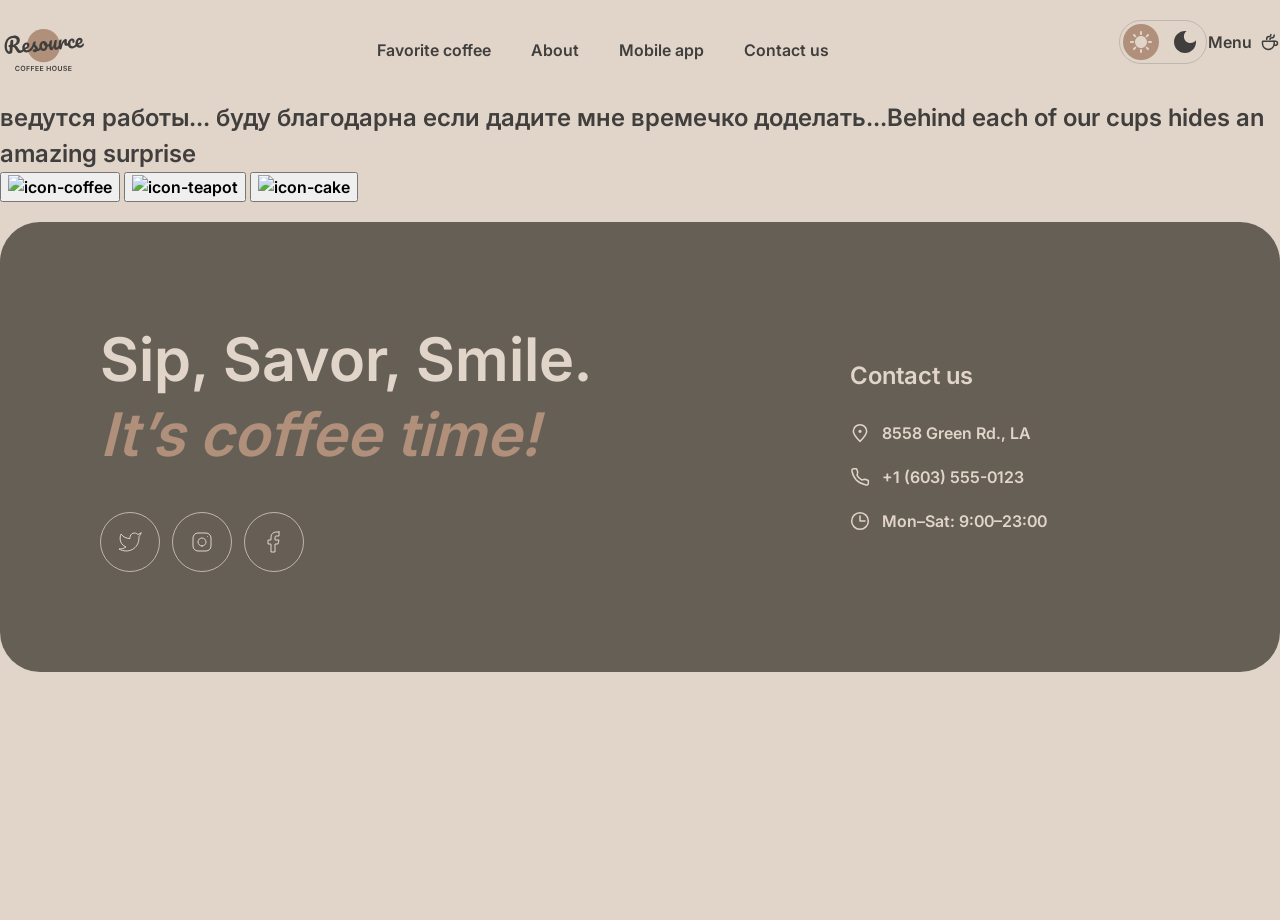
==== catalog.html @ e70cbd07 "feat: add menu" ====
<!DOCTYPE html>
<html lang="en">
<head>
    <meta charset="UTF-8">
    <meta name="viewport" content="width=device-width, initial-scale=1.0">
    <link rel="stylesheet" href="./styles.css">
    <link rel="icon" href="./assets/icons/favicon.png" type="image/png">
    <script src="./script.js" defer></script>
    <title>Coffee shop</title>
</head>
<body>
    <header class="header container">
        <a class="header-logo" href="index.html">
            <img class="header-logo-image" src="./assets/logo/logo.svg" alt="Coffee shop" width='100' height='60' >
        </a>
        <nav class="header-menu">
            <ul class="header-menu-list">
                <li class="header-menu-item">
                    <a class="header-menu-link" href="#Favorite-coffee">Favorite coffee</a>
                </li>
                <li class="header-menu-item">
                    <a class="header-menu-link" href="#About">About</a>
                </li>
                <li class="header-menu-item">
                    <a class="header-menu-link" href="#Mobile-app">Mobile app</a>
                </li>
                <li class="header-menu-item">
                    <a class="header-menu-link" href="#Contact-us">Contact us</a>
                </li>
            </ul>
        </nav>
        <div class="header-actions">
            <button class="theme-toggle" id="themeToggle">
                <span class="theme-toggle-track">
                    <span class="theme-toggle-thumb"></span>
                    <img class="theme-toggle-icon sun-icon" src="./assets/icons/Sun.svg" alt="Light theme">
                    <img class="theme-toggle-icon moon-icon" src="./assets/icons/Moon.svg" alt="Dark theme">
                </span>
            </button>
            <a class="header-menu-link-cup" href="/">
            Menu <img src="./assets/icons/coffeecup.svg" class="cup-of-coffee" alt=""> 
            </a>
        </div>
    </header>
    <main>
        <section class="catalog-navigation container">
            <h1 class="catalog-title">ведутся работы... буду благодарна если дадите мне времечко доделать...Behind each of our cups hides an amazing surprise</h1>
            <div catalog-navigation-link>
                <button class="catalog-button" type="button" aria-selected="true">
                    <span class=""> 
                        <img class="catalog-coffee-icon" href="/assets/icons/free-icon-coffee-5497803.png" alt="icon-coffee">
                    </span>
                </button>
                <button class="catalog-button" type="button" aria-selected="false">
                    <span class=""> 
                        <img class="catalog-tea" href="/assets/icons/free-icon-teapot-3877724.png" alt="icon-teapot">
                    </span>
                </button>
                <button class="catalog-button" type="button" aria-selected="false">
                    <span class=""> 
                        <img class="" href="/assets/icons/free-icon-cake-slice-2445557.png" alt="icon-cake">
                    </span>
                </button>
            </div>
        </section>
    </main>
    <footer>
        <section class="contact container" id="Contact-us">
            <div class="contact-content">
                <div class="contact-social">
                    <h2 class="contact-title">Sip, Savor, Smile.<span class="contact-title-accent">It’s coffee time!</span></h2>
                    <div class="contact-links">
                        <a class="contact-link" href="/">
                            <img src="./assets/icons/twitter.svg" alt="Twitter" class="contact-link-icon">
                        </a>
                        <a class="contact-link" href="/">
                            <img src="./assets/icons/instagram.svg" alt="Instagram" class="contact-link-icon">
                        </a>
                        <a class="contact-link" href="/">
                            <img src="./assets/icons/facebook.svg" alt="Facebook" class="contact-link-icon">
                        </a>
                    </div>
                </div>
                <div class="contact-information">
                    <h3 class="contact-information-title"> Contact us </h3>
                    <div class="contact-information-item">
                        <img src="./assets/icons/pin-alt.svg" alt="Address" class="contact-information-icon">
                        <p class="contact-information-description">8558 Green Rd., LA </p>
                    </div>
                    <div class="contact-information-item">
                        <img src="./assets/icons/phone.svg" alt="Number" class="contact-information-icon">
                        <p class="contact-information-description"> +1 (603) 555-0123 </p>
                    </div>
                    <div class="contact-information-item">
                        <img src="./assets/icons/clock.svg" alt="Working hours" class="contact-information-icon">
                        <p class="contact-information-description"> Mon–Sat: 9:00–23:00</p>
                    </div>
                </div>
            </div>
        </section>
    </footer>
</body>
</html>
---- styles.css ----
*,
*::before,
*::after {
	box-sizing: border-box;
}

:where(ul, ol):where([class]) {
	padding-left: 0;
}

body,
:where(blockquote, figure):where([class]) {
	margin: 0;
}

:where(
	h1,
	h2,
	h3,
	h4,
	h5,
	h6,
	p,
	ul,
	ol,
	dl
):where([class]) {
	margin-block: 0;
}

:where(dd[class]) {
	margin-left: 0;
}

:where(ul[class]) {
	list-style: none;
}

img {
	display: block;
	max-width: 100%;
}

input,
textarea,
select,
button {
	font: inherit;
}

html {
	height: 100%;
	scroll-behavior: smooth;
}

body {
	min-height: 100%;
	line-height: 1.5;
}

@media (prefers-reduced-motion: reduce) {
	* {
		animation-duration: 0.01ms !important;
		animation-iteration-count: 1 !important;
		transition-duration: 0.01ms !important;
		scroll-behavior: auto !important;
	}
}

@font-face {
    font-family: 'Inter';
    src: url('./assets/fonts/Inter18pt-SemiBold.woff2') format('woff2');
    font-weight: 600;
    font-style: normal;
    font-display: swap;
}
@font-face {
    font-family: 'Inter';
    src: url('./assets/fonts/Inter18pt-Regular.woff2') format('woff2');
    font-weight: 400;
    font-style: normal;
    font-display: swap;
}

:root {
    --color-text-primary: #403F3D;
    --color-text-inverse: #E1D4C9;
    --color-text-accent: #B0907A;

    --background-color-page: #E1D4C9;
    --background-color-container: #665F55;
    --background-color-overlay: #403F3D;

    --border-color-primary: #C1B6AD;
    --border-color-inverse: #665F55;

    --color-dark-text-primary: #E1D4C9;
    --color-dark-text-inverse: #E1D4C9;
    --color-dark-text-accent: #B0907A;

    --background-dark-color-page: #292826;
    --background-dark-color-container: #403F3D;
    --background-color-overlay: #292826;

    --border-color-dark-primary: #665F55;
    --border-color-dark-inverse: #C1B6AD;

    --border: 1px solid #665F55;
}

body {
	font-family: 'Inter' , 'san-serif';
	font-weight: 600;
	color: var(--color-text-primary);
	background-color: var(--background-color-page);
}

.container {
	width: 100%;
	max-width: 1440px;
	height: auto;
	margin: 20px auto;
}

/* header*/

.header {
	display: flex;
	justify-content: space-between;
}

.header-menu {
	width: 1032px;
	height: 60px;
}
.header-menu-list {
	display: flex;
	justify-content: center;
	align-items: center;
	column-gap: 40px;
	list-style: none;
	width: 1032px;
	height: 60px;
}

.header-menu-link {
	font-family: 'Inter' , 'sans-serif';
	font-weight: 600;
	font-size: 16px;
	color: var(--color-text-primary);
	text-decoration: none;
}

.header-actions {
	display: flex;
	justify-content: space-between;
	width: 184px;
	height: 44px;
}

.header-menu-link-cup {
	font-family: 'Inter' , 'sans-serif';
	font-weight: 600;
	font-size: 16px;
	text-decoration: none;
	color: var(--color-text-primary);
	width: 72px;
	height: 44px;
	display: flex;
	justify-content: space-between;
	align-items: center;
	gap: 2px;
}

.cup-of-coffee {
	width: 20px;
	height: 20px;
}

.theme-toggle {
	position: relative;
	width: 88px;
	height: 44px;
	padding: 4px;
	border: 1px solid var(--border-color-primary);
	border-radius: 100px;
	background-color: var(--background-color-page);
	cursor: pointer;
	overflow: hidden;
}

.theme-toggle-track {
	position: absolute;
	inset: 0;
}

.theme-toggle-thumb {
	position: absolute;
	top: 3px;
	left: 3px;
	width: 36px;
	height: 36px;
	border-radius: 50%;
	background-color: var(--color-dark-text-accent);
	transition: transform 0.3s ease;
}

.theme-toggle-icon {
	position: absolute;
	z-index: 2;
	width: 22px;
	height: 22px;
	object-fit: contain;
}

.sun-icon {
	top: 10px;
	left: 10px;
}

.moon-icon {
	top: 10px;
	right: 10px;

}

.theme-toggle.active .theme-toggle-thumb {
	transform: translateX(228px);
}

.hero {
	position: relative;
	max-width: 1440px;
	margin: 0 auto;
	height: 644px;
	margin-bottom: 100px;
	overflow: hidden;
}
.hero-image {
	display: block;
	width: 100%;
	height: 644px;
	border-radius: 40px;
	object-fit: cover;
}

.hero-content {
	position: absolute;
	width: 530px;
	height: 444px;
	top: 100px;
	left: 90px;

}

.hero-title {
	font-family: 'Inter' , 'sans-serif';
	color: var(--color-text-inverse);
	font-size: 72px;
	font-weight: 600;
	font-display: swap;
	font-style: normal;
	line-height: 105%;
}

.hero-title-accent {
	font-style: italic;
	color: var(--color-text-accent);
}

.hero-description {
	font-family: 'Inter' , 'sans-serif';
	color: var(--color-text-inverse);
	font-size: 16px;
	font-weight: 400;
	font-display: swap;
	font-style: normal;
	line-height: 150%;
	margin-top: 50px;
}

.hero-link {
	font-family: 'Inter' , 'sans-serif';
	color: var(--color-text-primary);
	font-size: 16px;
	font-weight: 600;
	line-height: 150%;
	font-display: swap;
	font-style: normal;
	text-decoration: none;
	background-color: var(--background-color-page);
	border-radius: 100px;
	padding: 20px 78px;
	width: 200px;
	height: 64px;
	display: inline-block;
	margin-top: 50px;
}

/* section 2 about*/

.about {
	display: flex;
	flex-direction: column;
	justify-content: flex-start;
	row-gap: 40px;
	width: 100%;
	min-height: 1325px;
	margin-bottom: 100px;

}

.about-description {
	font-family: 'Inter' , 'sans-serif';
	color: var(--color-text-primary);
	font-size: 60px;
	font-weight: 600;
	line-height: 125%;
	font-display: swap;
	font-style: normal;
}

.about-description-accent {
	color: var(--color-text-accent);
	font-style: italic;
}

.about-image {
    display: grid;
    grid-template-columns: 1fr 1fr;
    gap: 40px;
}

.about-column-1,
.about-column-2 {
    display: flex;
    flex-direction: column;
    gap: 40px;
}

.about-image-type-1,
.about-image-type-2 {
    display: block;
    width: 100%;
    object-fit: cover;
    border-radius: 20px;
}

.about-image-type-1 {
    height: 590px;
}

.about-image-type-2 {
    height: 430px;
}

/* section 2 favorite coffee */

.favorite-coffee {
	width: 100%;
	height: 799px;
	display: flex;
	flex-direction: column;
	justify-content: flex-start;
	align-items: center;
	row-gap: 40px;
	margin-bottom: 100px;
}

.favorite-coffee-tittle {
	font-family: 'Inter' , 'sans-serif';
	color: var(--color-text-primary);
	font-size: 60px;
	font-weight: 600;
	line-height: 125%;
	font-display: swap;
	font-style: normal;
}

.favorite-coffee-tittle-accent {
	color: var(--color-text-accent);
	font-style: italic;
}

.favorite-coffee-slider {
	display: flex;
	align-items: center;
	justify-content: center;
	max-width: 1360px;
	height: 799px;
}

.favorite-coffee-item {
	display: flex;
	flex-direction: column;
	justify-content: center;
	align-items: center;
	width: 480px;
	height: 640px;
}
.favorite-coffee-slider-1 {
	display: block;
	width: 480px;
	height: 480px;
	object-fit: contain;
}

.favorite-coffee-information {
	display: flex;
	flex-direction: column;
	align-items: center;
	justify-content: space-between;
	column-gap: 20px;
	width: 480px;
	height: 140px;

}

.favorite-coffee-title {
	font-family: 'Inter' , 'sans-serif';
	color: var(--color-text-primary);
	font-size: 24px;
	font-weight: 600;
	line-height: 125%;
	font-display: swap;
	font-style: normal;
	width: 480px;
	height: 30px;
	text-align: center;
}

.favorite-coffee-description {
	font-weight: 400;
	font-size: 16px;
	line-height: 150%;
	width: 480px;
	height: 48px;
	text-align: center;
}

.favorite-coffee-price {
	font-weight: 600;
	font-size: 24px;
	line-height: 125%;
}

/*section 4 application*/

.mobile-app {
	width: 100%;
	height: 630px;
	margin-bottom: 100px;
}

.mobile-app-content {
	display: flex;
	justify-content: space-between;
	align-items: center;
}

.mobile-app-content-links{
	width: 630px;
	height: 630px;
	display: flex;
	flex-direction: column;
	row-gap: 40px;
	justify-content: center;
}
.mobile-app-title{
	color: var(--color-text-primary);
	font-size: 60px;
	font-weight: 600px;
	line-height: 125%;
}

.mobile-app-title-accent{
	color: var(--color-text-accent);
	font-size: 60px;
	font-weight: 600px;
	line-height: 125%;
	font-style: italic
}

.mobile-app-description{
	color: var(--color-text-primary);
	font-size: 16px;
	font-weight: 400;
	line-height: 150%;
}
.mobile-app-screens {
	width: 630px;
	height: 630px;
}

.mobile-app-links {
	display: flex;
	align-items: center;
	gap: 20px;
}

.mobile-app-link {
	box-sizing: border-box;
	width: 200px;
	height: 64px;
	display: flex;
	align-items: center;
	row-gap: 8px;
	padding: 12px 20px;
	border: 1px solid #665f55;
	border-radius: 100px;
	color: #403f3e;
	text-decoration: none;
}

.mobile-app-link-icon {
	flex-shrink: 0;
	width: 38px;
	height: 38px;
	object-fit: contain;
	margin-right: 10px;
}

.mobile-app-link-text {
	display: flex;
	flex-direction: column;
	justify-content: center;
	gap: 2px;
}

.mobile-app-link-description {
	font-size: 10px;
	line-height: 140%;
	font-weight: 600;
	color: var(--color-text-primary);
}

.mobile-app-link-name {
    font-size: 18px;
    line-height: 150%;
    font-weight: 600;
}

/*footer*/

.contact {
	padding: 100px 96px;
	background-color: var(--background-color-container);
	border-radius: 40px;
	color: var(--color-text-inverse);
}

.contact-content {
	display: flex;
	align-items: center;
	justify-content: space-between;
	max-width: 1080px;
	margin: 0 auto;
}

.contact-social {
	display: flex;
	flex-direction: column;
}

.contact-title {
	max-width: 550px;
	margin: 0 0 40px;
	font-size: 60px;
	line-height: 125%;
	font-weight: 600;
}

.contact-title-accent {
	display: block;
	color: var(--color-text-accent);
	font-style: italic;
}

.contact-links {
	display: flex;
	align-items: center;
	gap: 12px;
}

.contact-link {
	width: 60px;
	height: 60px;
	display: flex;
	align-items: center;
	justify-content: center;
	border: 1px solid var(--border-color-primary);
	border-radius: 50%;
	text-decoration: none;
	transition: background-color 0.2s ease, border-color 0.2s ease;
}

.contact-link-icon {
	width: 24px;
	height: 24px;
	object-fit: contain;
}

.contact-information {
	display: flex;
	flex-direction: column;
	min-width: 330px;
}

.contact-information-title {
	margin: 0 0 30px;
	font-size: 24px;
	line-height: 125%;
	font-weight: 600;
}

.contact-information-item {
	display: flex;
	align-items: center;
	gap: 12px;
	margin-bottom: 20px;
}

.contact-information-item:last-child {
    margin-bottom: 0;
}

.contact-information-icon {
	flex-shrink: 0;
	width: 20px;
	height: 20px;
	object-fit: contain;
}

.contact-information-description {
	margin: 0;
	font-size: 16px;
	line-height: 150%;
	font-weight: 600;
}
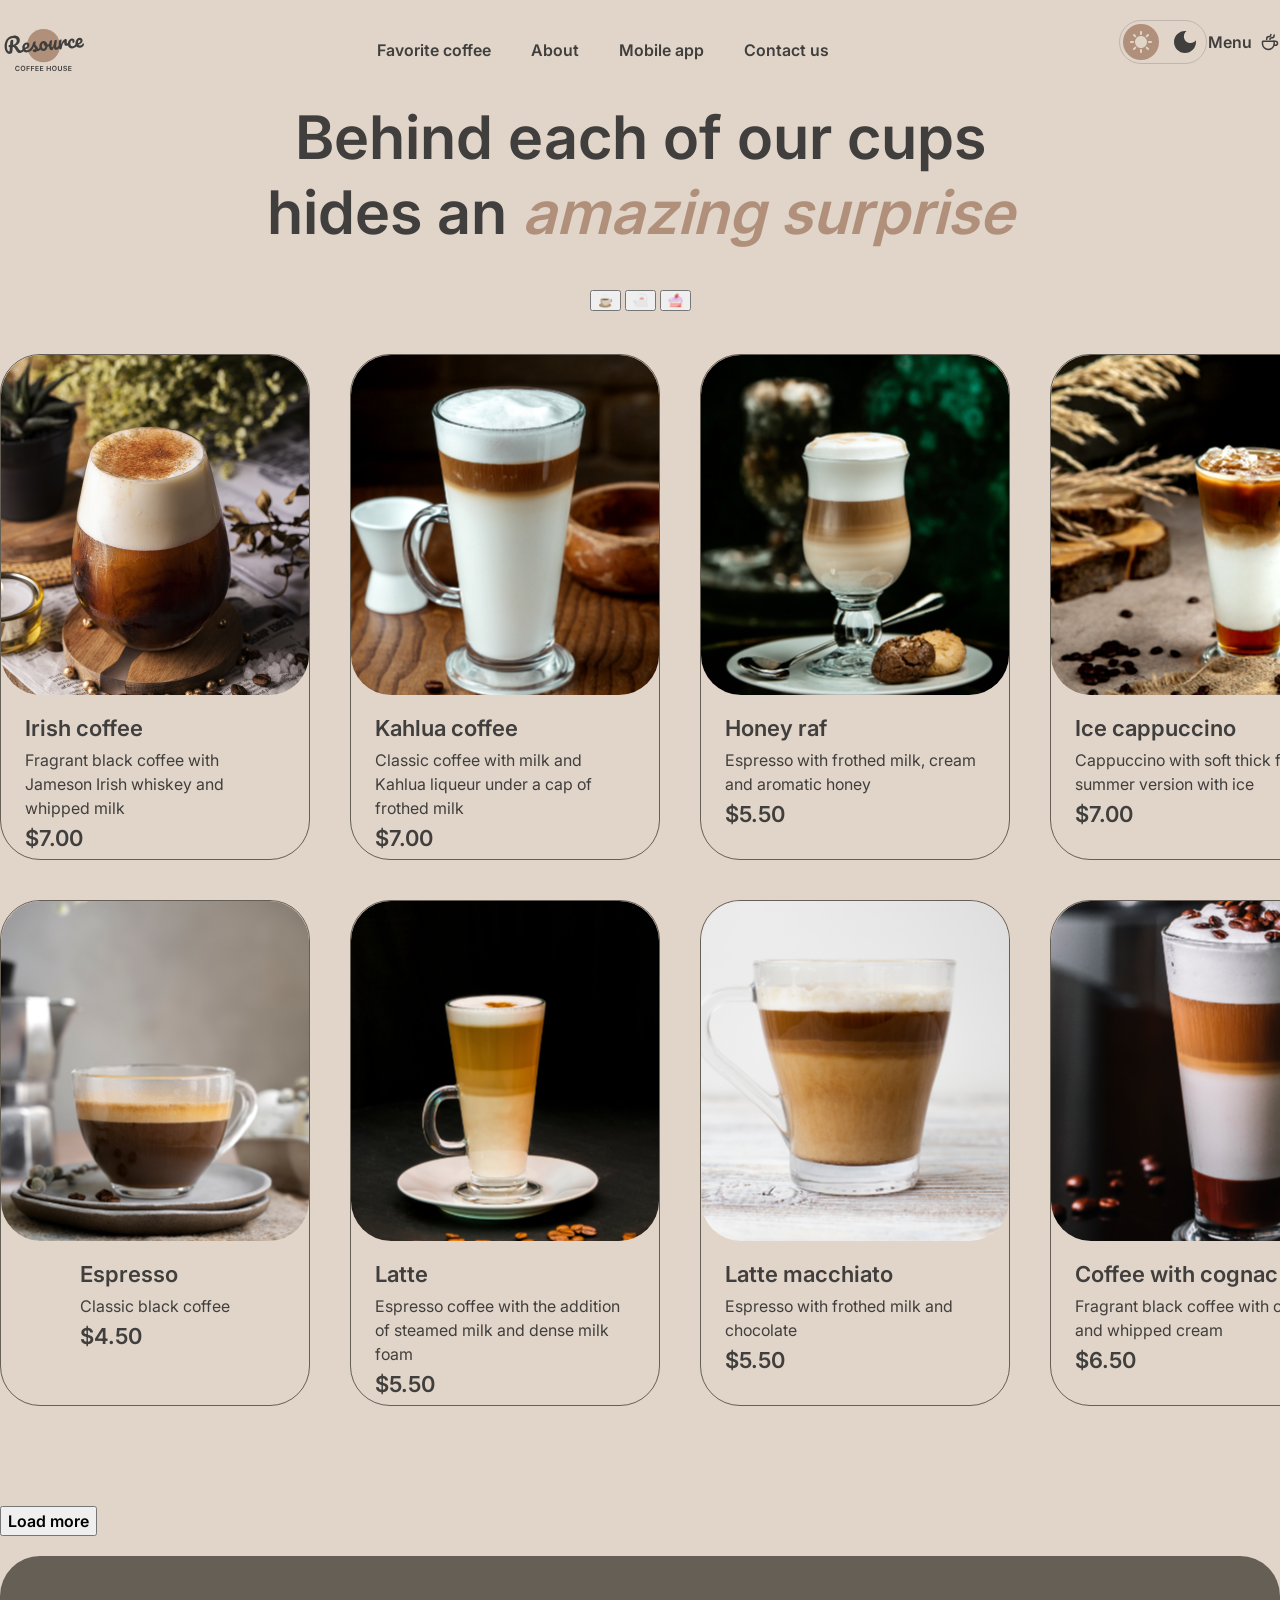
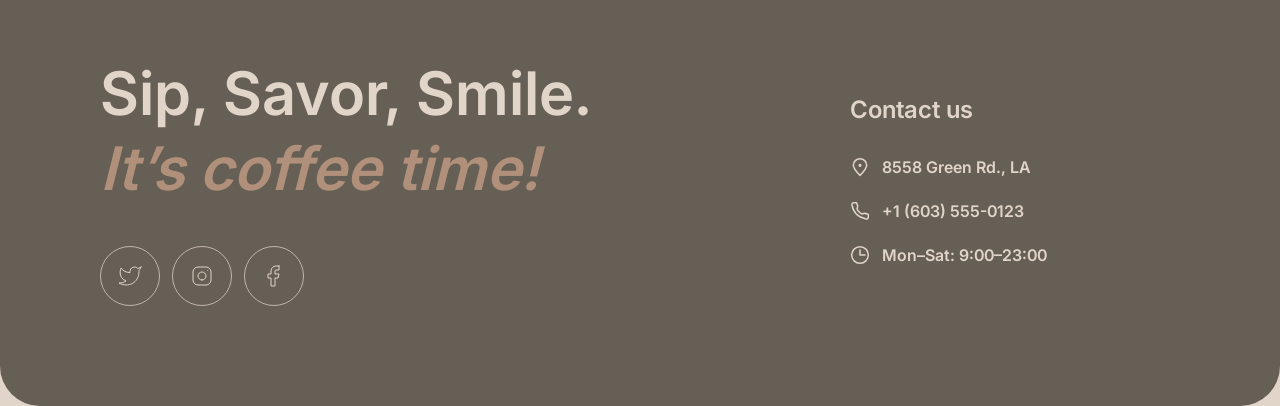
==== commit 965b948b: "feat: imlement new sections" ====
--- a/catalog.html
+++ b/catalog.html
@@ -42,26 +42,131 @@
             </a>
         </div>
     </header>
-    <main>
+    <main class="main">
         <section class="catalog-navigation container">
-            <h1 class="catalog-title">ведутся работы... буду благодарна если дадите мне времечко доделать...Behind each of our cups hides an amazing surprise</h1>
-            <div catalog-navigation-link>
+            <div class="catalog-navigation-title">
+                <h1 class="catalog-title">Behind each of our cups hides an <span class="catalog-title-accent"> amazing surprise</span></h1>
+            </div>
+            <div class="catalog-navigation-link">
                 <button class="catalog-button" type="button" aria-selected="true">
-                    <span class=""> 
-                        <img class="catalog-coffee-icon" href="/assets/icons/free-icon-coffee-5497803.png" alt="icon-coffee">
+                    <span class="icons"> 
+                        <img class="catalog-icon" src="/assets/icons/free-icon-coffee-5497803.png" alt="icon-coffee">
                     </span>
                 </button>
                 <button class="catalog-button" type="button" aria-selected="false">
-                    <span class=""> 
-                        <img class="catalog-tea" href="/assets/icons/free-icon-teapot-3877724.png" alt="icon-teapot">
+                    <span class="icons"> 
+                        <img class="catalog-icon" src="/assets/icons/free-icon-teapot-3877724.png" alt="icon-teapot">
                     </span>
                 </button>
                 <button class="catalog-button" type="button" aria-selected="false">
-                    <span class=""> 
-                        <img class="" href="/assets/icons/free-icon-cake-slice-2445557.png" alt="icon-cake">
+                    <span class="icons"> 
+                        <img class="catalog-icon" src="/assets/icons/free-icon-cake-slice-2445557.png" alt="icon-cake">
                     </span>
                 </button>
             </div>
+        </section>
+        <section class="catalog container">
+            <ul class="product">
+                <li class="product-item">
+                    <a class="product-item-link" href="/">
+                        <img src="./assets/img/catalog/coffee-1.svg" alt="Irish coffee" class="product-item-img">
+                        <div class="product-item-information">
+                            <h3 class="product-item-title">Irish coffee</h3>
+                            <p class="product-item-description">Fragrant black coffee with Jameson Irish whiskey and whipped milk</p>
+                            <span class="product-item-price">$7.00</span>
+                        </div>
+                    </a>
+                </li>
+            </ul>
+            <ul class="product">
+                <li class="product-item">
+                    <a class="product-item-link" href="/">
+                        <img src="./assets/img/catalog/coffee-2.svg" alt="Kahlua coffee" class="product-item-img">
+                        <div class="product-item-information">
+                            <h3 class="product-item-title">Kahlua coffee</h3>
+                            <p class="product-item-description">Classic coffee with milk and Kahlua liqueur under a cap of frothed milk</p>
+                            <span class="product-item-price">$7.00</span>
+                        </div>
+                    </a>
+                </li>
+            </ul>
+            <ul class="product">
+                <li class="product-item">
+                    <a class="product-item-link" href="/">
+                        <img src="./assets/img/catalog/coffee-3.svg" alt="Honey raf" class="product-item-img">
+                        <div class="product-item-information">
+                            <h3 class="product-item-title">Honey raf</h3>
+                            <p class="product-item-description">Espresso with frothed milk, cream and aromatic honey</p>
+                            <span class="product-item-price">$5.50</span>
+                        </div>
+                    </a>
+                </li>
+            </ul>
+            <ul class="product">
+                <li class="product-item">
+                    <a class="product-item-link" href="/">
+                        <img src="./assets/img/catalog/coffee-4.svg" alt="Ice cappuccino" class="product-item-img">
+                        <div class="product-item-information">
+                            <h3 class="product-item-title">Ice cappuccino</h3>
+                            <p class="product-item-description">Cappuccino with soft thick foam in summer version with ice</p>
+                            <span class="product-item-price">$7.00</span>
+                        </div>
+                    </a>
+                </li>
+            </ul>
+            <ul class="product">
+                <li class="product-item">
+                    <a class="product-item-link" href="/">
+                        <img src="./assets/img/catalog/coffee-5.svg" alt="IEspresso" class="product-item-img">
+                        <div class="product-item-information">
+                            <h3 class="product-item-title">Espresso</h3>
+                            <p class="product-item-description">Classic black coffee</p>
+                            <span class="product-item-price">$4.50</span>
+                        </div>
+                    </a>
+                </li>
+            </ul>
+            <ul class="product">
+                <li class="product-item">
+                    <a class="product-item-link" href="/">
+                        <img src="./assets/img/catalog/coffee-6.svg" alt="Latte" class="product-item-img">
+                        <div class="product-item-information">
+                            <h3 class="product-item-title">Latte</h3>
+                            <p class="product-item-description">Espresso coffee with the addition of steamed milk and dense milk foam</p>
+                            <span class="product-item-price">$5.50</span>
+                        </div>
+                    </a>
+                </li>
+            </ul>
+            <ul class="product">
+                <li class="product-item">
+                    <a class="product-item-link" href="/">
+                        <img src="./assets/img/catalog/coffee-7.svg" alt="Latte macchiato" class="product-item-img">
+                        <div class="product-item-information">
+                            <h3 class="product-item-title">Latte macchiato</h3>
+                            <p class="product-item-description">Espresso with frothed milk and chocolate</p>
+                            <span class="product-item-price">$5.50</span>
+                        </div>
+                    </a>
+                </li>
+            </ul>
+            <ul class="product">
+                <li class="product-item">
+                    <a class="product-item-link" href="/">
+                        <img src="./assets/img/catalog/coffee-8.svg" alt="Coffee with cognac" class="product-item-img">
+                        <div class="product-item-information">
+                            <h3 class="product-item-title">Coffee with cognac</h3>
+                            <p class="product-item-description">Fragrant black coffee with cognac and whipped cream</p>
+                            <span class="product-item-price">$6.50</span>
+                        </div>
+                    </a>
+                </li>
+            </ul>
+        </section>
+        <section class="load container">
+            <button class="load-more" type="button">
+                Load more
+            </button>
         </section>
     </main>
     <footer>
--- a/styles.css
+++ b/styles.css
@@ -117,7 +117,7 @@
 
 .container {
 	width: 100%;
-	max-width: 1440px;
+	max-width: 1360px;
 	height: auto;
 	margin: 20px auto;
 }
@@ -230,7 +230,7 @@
 
 .hero {
 	position: relative;
-	max-width: 1440px;
+	max-width: 1360px;
 	margin: 0 auto;
 	height: 644px;
 	margin-bottom: 100px;
@@ -242,6 +242,7 @@
 	height: 644px;
 	border-radius: 40px;
 	object-fit: cover;
+
 }
 
 .hero-content {
@@ -636,4 +637,96 @@
 	font-size: 16px;
 	line-height: 150%;
 	font-weight: 600;
+}
+
+.catalog {
+	display: grid;
+	grid-template-columns: repeat(4, 310px);
+	grid-template-rows: repeat(2, 506px);
+	column-gap: 40px;
+	row-gap: 40px;
+	margin-bottom: 100px;
+}
+
+.product {
+	border-radius: 40px;
+	border: 1px solid var(--border-color-dark-primary);
+}
+.product-item-img {
+	width: 340px;
+	height: 340px;
+	top: -15px;
+	left: -15px;
+	object-fit: cover;
+	border-radius: 40px;
+}
+.product-item-link {
+	display: flex;
+	flex-direction: column;
+	align-items: center;
+	justify-content: space-between;
+	gap: 20px;
+	text-decoration: none;
+}
+.product-item-information{
+	display: flex;
+	flex-direction: column;
+	gap: 5px;
+	padding-left: 24px;
+	padding-right: 24px;
+
+}
+
+.product-item-title {
+	font-size: 22px;
+	font-weight: 600;
+	line-height: 125%;
+	color: var(--color-text-primary);
+}
+.product-item-description {
+	font-size: 16px;
+	font-weight: 400;
+	line-height: 150%;
+	color: var(--color-text-primary);
+}
+.product-item-price {
+	font-size: 22px;
+	font-weight: 600;
+	line-height: 125%;
+	color: var(--color-text-primary);
+}
+
+.catalog-navigation {
+	display: flex;
+	flex-direction: column;
+	justify-content: center;
+	gap: 40px;
+	align-items: center;
+	margin-bottom: 40px;
+}
+
+.catalog-title {
+	font-size: 60px;
+	font-weight: 600;
+	color: var(--color-text-primary);
+	line-height: 125%;
+	letter-spacing: 0%;
+	text-align: center;
+}
+.catalog-title-accent {
+	font-size: 60px;
+	font-weight: 600;
+	line-height: 125%;
+	color: var(--color-text-accent);
+	font-style: italic;
+}
+.catalog-navigation-title {
+	width: 800px;
+	height: 150px;
+}
+
+.catalog-icon {
+	width: 15px;
+	height: 15px;
+	
 }
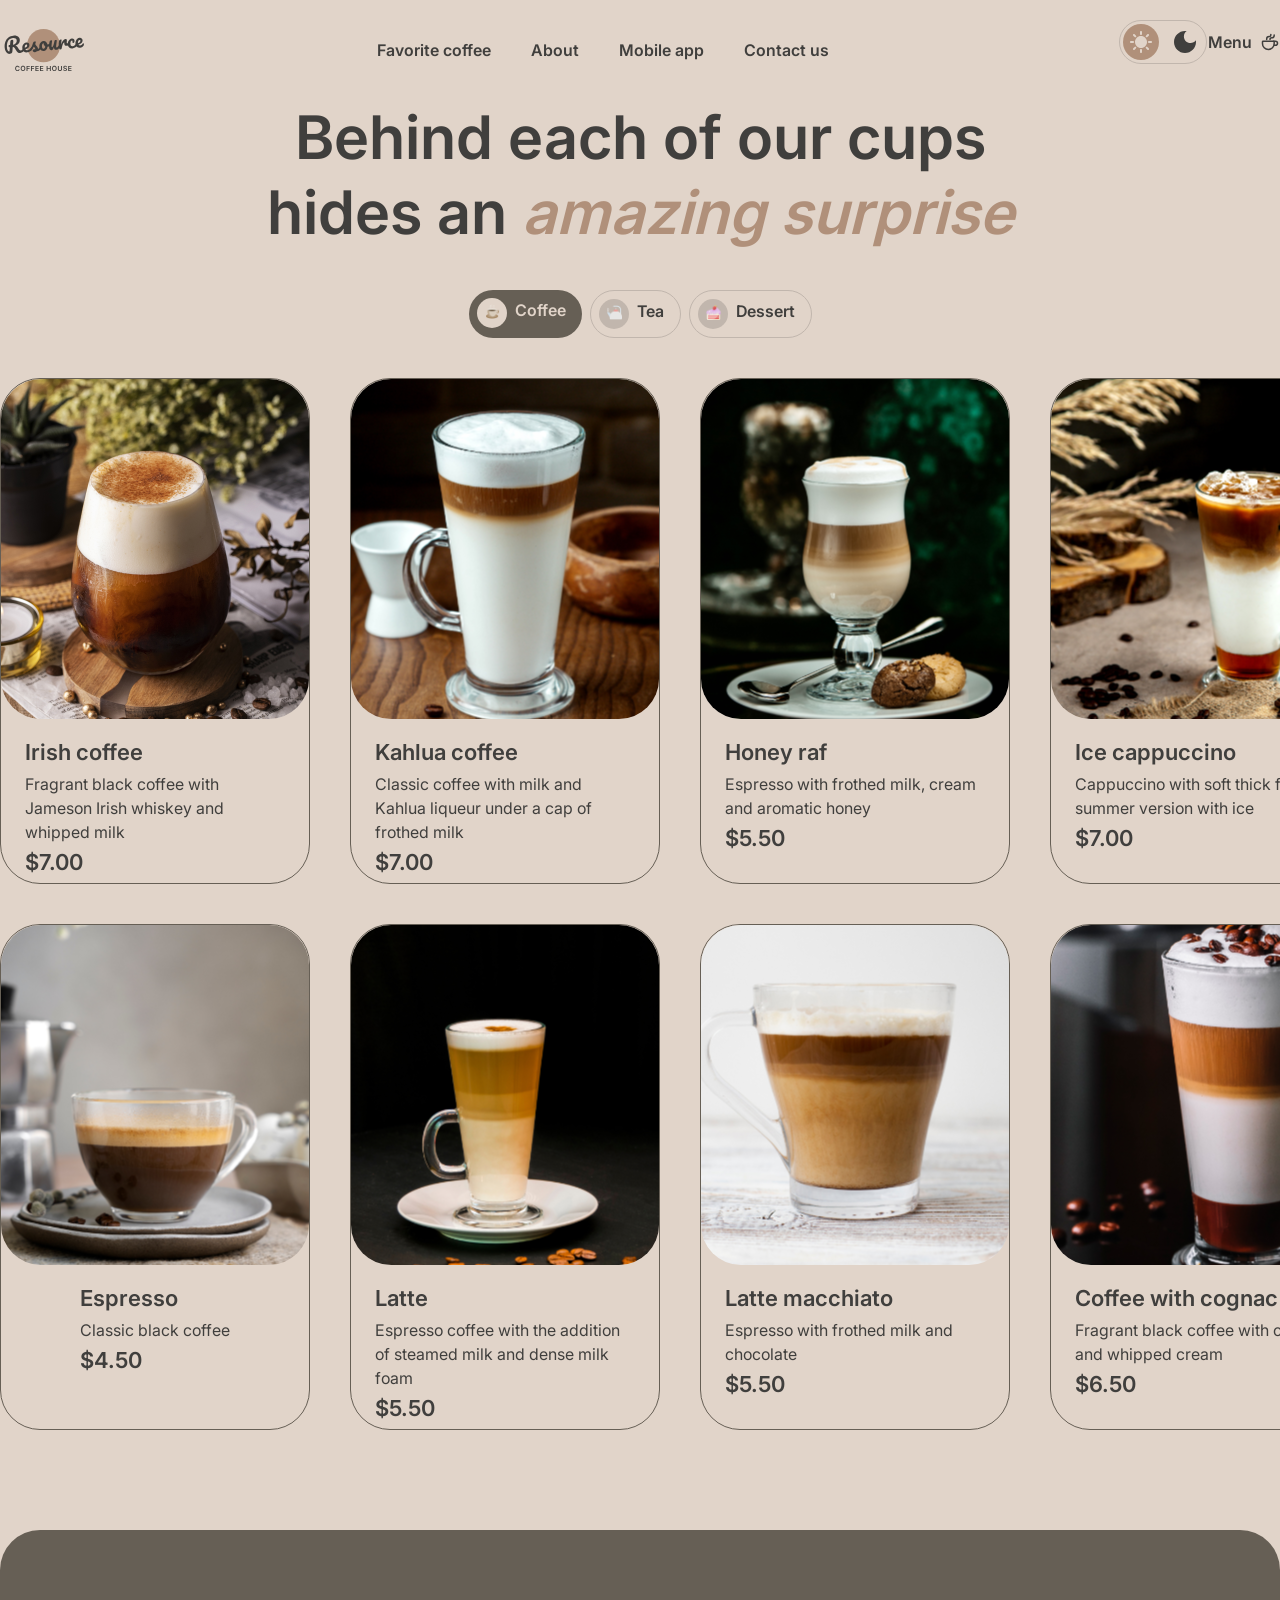
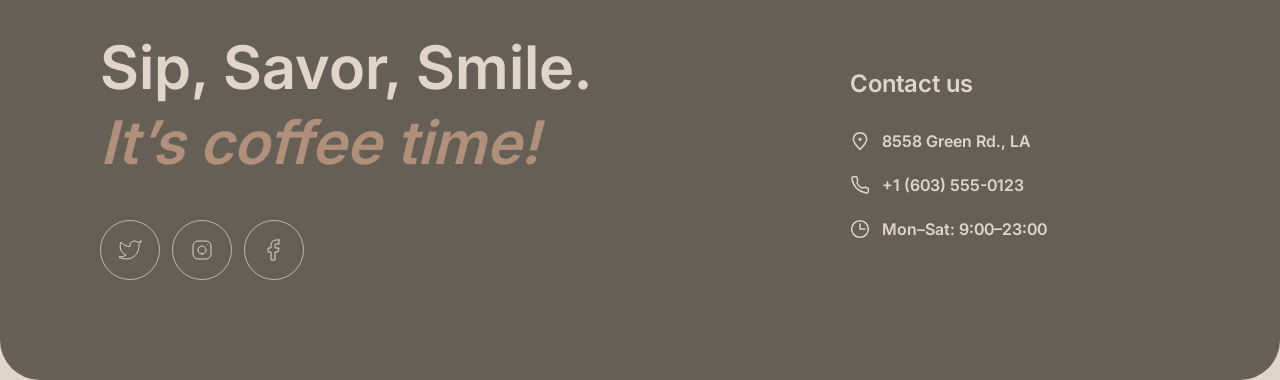
==== commit 0391073c: "feat: add buttons" ====
--- a/catalog.html
+++ b/catalog.html
@@ -52,16 +52,19 @@
                     <span class="icons"> 
                         <img class="catalog-icon" src="/assets/icons/free-icon-coffee-5497803.png" alt="icon-coffee">
                     </span>
+                    <p class="catalog-button-coffee">Coffee</p>
                 </button>
                 <button class="catalog-button" type="button" aria-selected="false">
-                    <span class="icons"> 
+                    <span class="icons-false"> 
                         <img class="catalog-icon" src="/assets/icons/free-icon-teapot-3877724.png" alt="icon-teapot">
                     </span>
+                    <p class="catalog-button-coffee-false">Tea</p>
                 </button>
                 <button class="catalog-button" type="button" aria-selected="false">
-                    <span class="icons"> 
+                    <span class="icons-false"> 
                         <img class="catalog-icon" src="/assets/icons/free-icon-cake-slice-2445557.png" alt="icon-cake">
                     </span>
+                    <p class="catalog-button-coffee-false">Dessert</p>
                 </button>
             </div>
         </section>
@@ -162,11 +165,6 @@
                     </a>
                 </li>
             </ul>
-        </section>
-        <section class="load container">
-            <button class="load-more" type="button">
-                Load more
-            </button>
         </section>
     </main>
     <footer>
--- a/styles.css
+++ b/styles.css
@@ -725,8 +725,64 @@
 	height: 150px;
 }
 
+.catalog-button {
+	display: flex;
+	justify-content: center;
+	gap: 8px;
+	width: auto;
+	height: 48px;
+	padding-top: 8px;
+	padding-bottom: 8px;
+	padding-left: 8px;
+	padding-right: 16px;
+	background-color: var(--background-color-page);
+	border: 1px solid var(--border-color-primary);
+	border-radius: 100px;
+	transition: color 0.3s ease
+}
+
+.catalog-button[aria-selected="true"] {
+	border: none;
+	background-color: var(--background-color-container);
+}
+
+.icons {
+	position: relative;
+	width: 30px;
+	height: 30px;
+	border-radius: 100px;
+	background-color: var(--background-color-page);
+}
+.icons-false {
+	position: relative;
+	width: 30px;
+	height: 30px;
+	border-radius: 100px;
+	background-color: var(--border-color-primary);
+}
 .catalog-icon {
+	position: absolute;
 	width: 15px;
 	height: 15px;
-	
+	top: 6px;
+	left: 8px;
+}
+.catalog-navigation-link {
+	display: flex;
+	flex-direction: row;
+	gap: 8px;
+}
+
+.catalog-button-coffee { 
+	font-size: 16px;
+	font-weight: 600;
+	line-height: 150%;
+	color: var(--color-dark-text-inverse);
+}
+.catalog-button-coffee-false {
+	font-size: 16px;
+	font-weight: 600;
+	line-height: 150%;
+	color: var(--color-text-primary);
+	text-align: center;
 }
